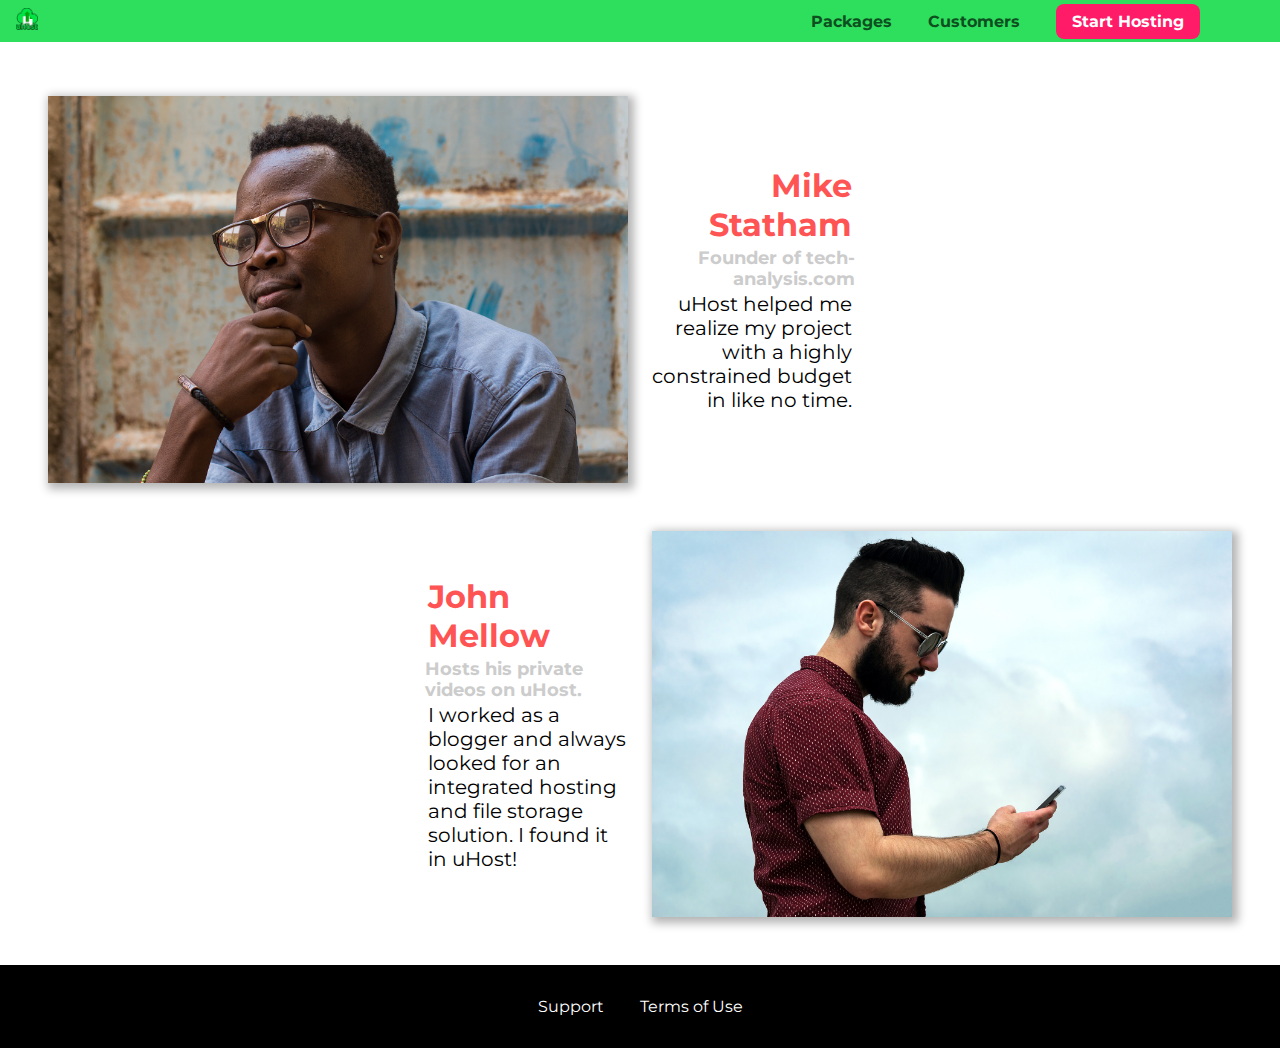
==== CssBasics/Basic/customers/index.html @ a7bcf20b "Initial Setup" ====
<!DOCTYPE html>
<html lang="en">
  <head>
    <meta charset="UTF-8" />
    <meta name="viewport" content="width=device-width, initial-scale=1.0" />
    <meta http-equiv="X-UA-Compatible" content="ie=edge" />
    <title>uHost Customers</title>
    <link rel="shortcut icon" href="../favicon.png" />
    <link
      href="https://fonts.googleapis.com/css?family=Anton|Montserrat:400,700"
      rel="stylesheet"
    />
    <link rel="stylesheet" href="../shared.css" />
    <link rel="stylesheet" href="customers.css" />
  </head>

  <body>
    <div class="backdrop"></div>
    <header class="main-header">
      <div>
        <a href="../index.html" class="main-header__brand">
          <img
            src="../images/uhost-icon.png"
            alt="uHost - Your favorite hosting company"
          />
        </a>
      </div>
      <nav class="main-nav">
        <ul class="main-nav__items">
          <li class="main-nav__item">
            <a href="../packages/index.html">Packages</a>
          </li>
          <li class="main-nav__item">
            <a href="index.html">Customers</a>
          </li>
          <li class="main-nav__item main-nav__item--cta">
            <a href="start-hosting/index.html">Start Hosting</a>
          </li>
        </ul>
      </nav>
    </header>
    <main>
      <div>
        <div class="testimonial" id="customer-1">
          <div class="testimonial__image-container">
            <img
              src="../images/customer-1.jpg"
              alt="Mike Statham - Customer"
              class="testimonial__image"
            />
          </div>
          <div class="testimonial__info">
            <h1 class="testimonial__name">Mike Statham</h1>
            <h2 class="testimonial__subtitle">
              Founder of
              <a href="tech-analysis.com">tech-analysis.com</a>
            </h2>
            <p class="testimonial__text">
              uHost helped me realize my project with a highly constrained
              budget in like no time.
            </p>
          </div>
        </div>
        <div class="testimonial" id="customer-2">
          <div class="testimonial__info">
            <h1 class="testimonial__name">John Mellow</h1>
            <h2 class="testimonial__subtitle">
              Hosts his private videos on uHost.
            </h2>
            <p class="testimonial__text">
              I worked as a blogger and always looked for an integrated hosting
              and file storage solution. I found it in uHost!
            </p>
          </div>
          <div class="testimonial__image-container">
            <img
              src="../images/customer-2.jpg"
              alt="John Mellow - Customer"
              class="testimonial__image"
            />
          </div>
        </div>
      </div>
    </main>
    <footer class="main-footer">
      <nav>
        <ul class="main-footer__links">
          <li class="main-footer__link">
            <a href="#">Support</a>
          </li>
          <li class="main-footer__link">
            <a href="#">Terms of Use</a>
          </li>
        </ul>
      </nav>
    </footer>
  </body>
</html>
---- CssBasics/Basic/shared.css ----
* {
  box-sizing: border-box;
}

body {
  font-family: "Montserrat", sans-serif;
  margin: 0;
}

.backdrop {
  position: fixed;
  display: none;
  top: 0;
  left: 0;
  z-index: 100;
  width: 100vw;
  height: 100vh;
  background: rgba(0, 0, 0, 0.5);
}

.main-header {
  width: 100%;
  position: fixed;
  top: 0;
  left: 0;
  background: #2ddf5c;
  padding: 0.5rem 1rem;
  z-index: 1;
}

.main-header > div {
  display: inline-block;
  vertical-align: middle;
}

.main-header__brand {
  color: #0e4f1f;
  text-decoration: none;
  font-weight: bold;
  font-size: 1.3rem;
  height: 22px;
  /* width: 20px; */
  display: inline-block;
}

.main-header__brand img {
  height: 100%;
  /* width: 100%; */
}

.main-nav {
  display: inline-block;
  text-align: right;
  width: calc(100% - 74px);
  vertical-align: middle;
}

.main-nav__items {
  margin: 0;
  padding: 0;
  list-style: none;
}

.main-nav__item {
  display: inline-block;
  margin: 0 1rem;
}

.main-nav__item a {
  text-decoration: none;
  color: #0e4f1f;
  font-weight: bold;
  padding: 0.1rem 0;
}

.main-nav__item a:hover,
.main-nav__item a:active {
  color: white;
  border-bottom: 0.2rem solid white;
}

.main-nav__item--cta a {
  color: white;
  background: #ff1b68;
  padding: 0.5rem 1rem;
  border-radius: 8px;
}

.main-nav__item--cta a:hover,
.main-nav__item--cta a:active {
  color: #ff1b68;
  background: white;
  border: none;
}

.main-footer {
  background: black;
  padding: 2rem;
  margin-top: 3rem;
}

.main-footer__links {
  list-style: none;
  margin: 0;
  padding: 0;
  text-align: center;
}

.main-footer__link {
  display: inline-block;
  margin: 0 1rem;
}

.main-footer__link a {
  color: white;
  text-decoration: none;
}

.main-footer__link a:hover,
.main-footer__link a:active {
  color: #ccc;
}

.button {
  background: #0e4f1f;
  color: white;
  font: inherit;
  border: 1.5px solid #0e4f1f;
  padding: 0.5rem;
  border-radius: 8px;
  font-weight: bold;
  cursor: pointer;
}

.button:hover,
.button:active {
  background: white;
  color: #0e4f1f;
}

.button:focus {
  outline: none;
}
---- CssBasics/Basic/customers/customers.css ----
.testimonial {
  font-size: 1.25rem;
  margin: 3rem;
}

.testimonial__list {
  width: 80%;
  margin: auto;
}

.testimonial:first-of-type {
  margin-top: 6rem;
}

.testimonial__image-container {
  display: inline-block;
  max-width: 580px;
  vertical-align: middle;
  box-shadow: 3px 3px 9px 3px rgba(0, 0, 0, 0.3);
}

.testimonial__image {
  width: 100%;
  vertical-align: top;
}

.testimonial__info {
  text-align: right;
  padding: 0.9rem;
  display: inline-block;
  vertical-align: middle;
  width: 20%;
}

#customer-2.testimonial {
  text-align: right;
}

#customer-2 .testimonial__info {
  text-align: left;
}

.testimonial__name {
  margin: 3px;
  color: #ff5454;
  font-size: 2rem;
}

.testimonial__subtitle {
  margin: 0;
  font-size: 1.1rem;
  color: #ccc;
}

.testimonial__subtitle a {
  color: inherit;
  text-decoration: none;
}

.testimonial__subtitle a:hover,
.testimonial__subtitle a:active {
  color: #7a7a7a;
}

.testimonial__text {
  margin: 0.2rem;
}
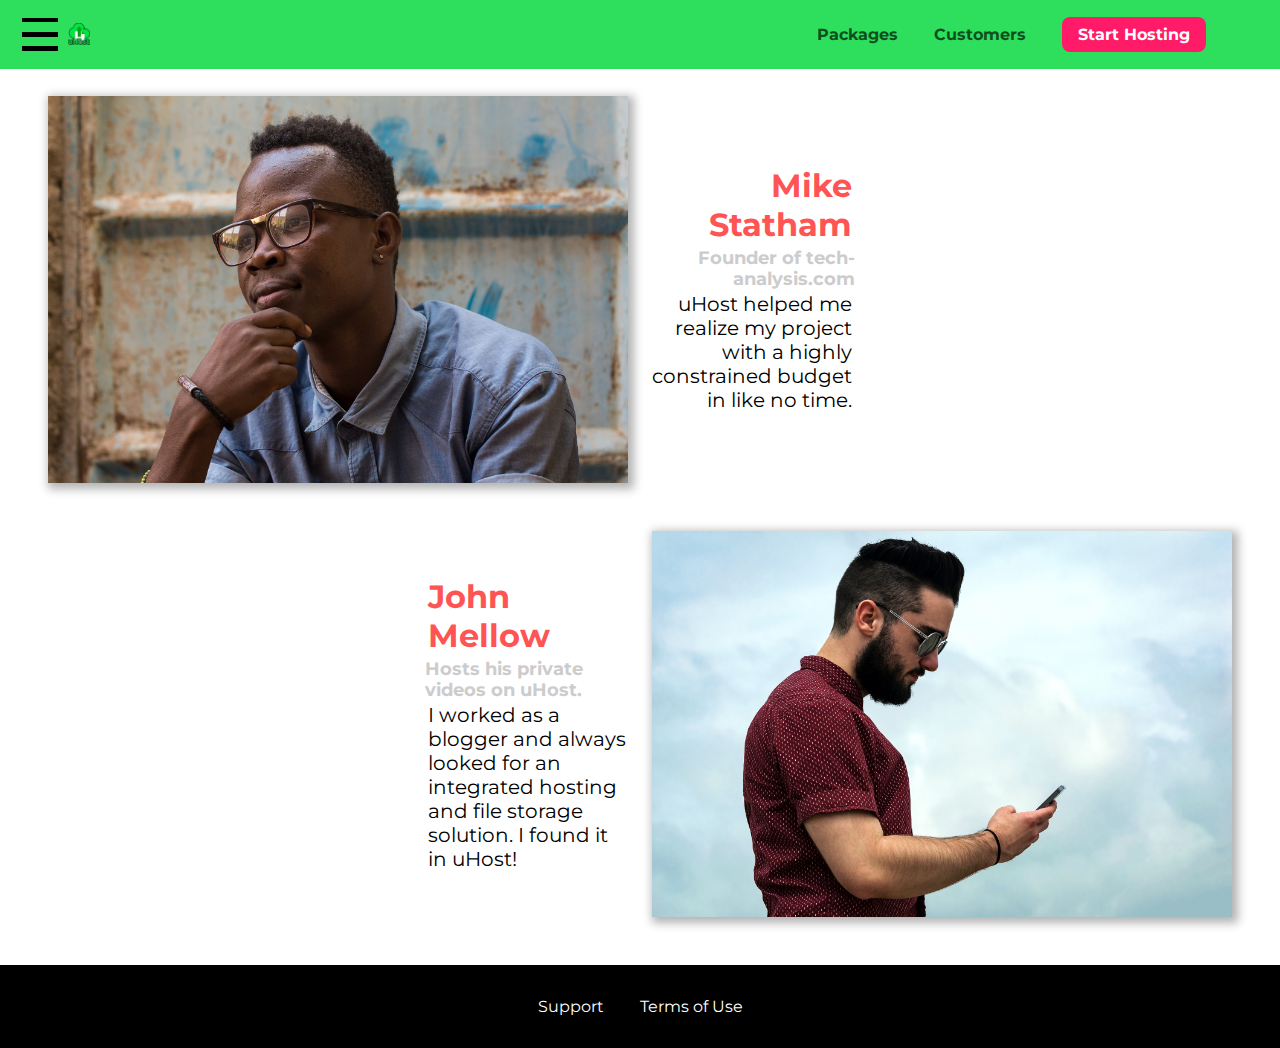
==== commit 4de7a919: "Opening and closing Hamburguer Menu" ====
--- a/CssBasics/Basic/customers/index.html
+++ b/CssBasics/Basic/customers/index.html
@@ -18,6 +18,11 @@
     <div class="backdrop"></div>
     <header class="main-header">
       <div>
+        <button class="toggle-button">
+          <span class="toggle-button__bar"></span>
+          <span class="toggle-button__bar"></span>
+          <span class="toggle-button__bar"></span>
+        </button>
         <a href="../index.html" class="main-header__brand">
           <img
             src="../images/uhost-icon.png"
@@ -39,6 +44,20 @@
         </ul>
       </nav>
     </header>
+
+    <nav class="mobile-nav">
+      <ul class="mobile-nav__items">
+        <li class="mobile-nav__item">
+          <a href="packages/index.html">Packages</a>
+        </li>
+        <li class="mobile-nav__item">
+          <a href="customers/index.html">Customers</a>
+        </li>
+        <li class="mobile-nav__item mobile-nav__item--cta">
+          <a href="start-hosting/index.html">Start Hosting</a>
+        </li>
+      </ul>
+    </nav>
     <main>
       <div>
         <div class="testimonial" id="customer-1">
@@ -94,5 +113,7 @@
         </ul>
       </nav>
     </footer>
+
+    <script src="../shared.js"></script>
   </body>
 </html>
--- a/CssBasics/Basic/shared.css
+++ b/CssBasics/Basic/shared.css
@@ -33,7 +33,30 @@
   vertical-align: middle;
 }
 
+.toggle-button {
+  width: 3rem;
+  background: transparent;
+  border: none;
+  cursor: pointer;
+  padding-top: 0;
+  padding-bottom: 0;
+  vertical-align: middle;
+}
+
+.toggle-button:focus {
+  outline: none;
+}
+
+.toggle-button__bar {
+  width: 100%;
+  height: 0.3rem;
+  background: black;
+  display: block;
+  margin: 0.6rem 0;
+}
+
 .main-header__brand {
+  vertical-align: middle;
   color: #0e4f1f;
   text-decoration: none;
   font-weight: bold;
@@ -51,7 +74,7 @@
 .main-nav {
   display: inline-block;
   text-align: right;
-  width: calc(100% - 74px);
+  width: calc(100% - 120px);
   vertical-align: middle;
 }
 
@@ -66,7 +89,8 @@
   margin: 0 1rem;
 }
 
-.main-nav__item a {
+.main-nav__item a,
+.mobile-nav__item a {
   text-decoration: none;
   color: #0e4f1f;
   font-weight: bold;
@@ -79,7 +103,8 @@
   border-bottom: 0.2rem solid white;
 }
 
-.main-nav__item--cta a {
+.main-nav__item--cta a,
+.mobile-nav__item--cta a {
   color: white;
   background: #ff1b68;
   padding: 0.5rem 1rem;
@@ -87,7 +112,9 @@
 }
 
 .main-nav__item--cta a:hover,
-.main-nav__item--cta a:active {
+.main-nav__item--cta a:hover,
+.mobile-nav__item--cta a:active,
+.mobile-nav__item--cta a:active {
   color: #ff1b68;
   background: white;
   border: none;
@@ -121,6 +148,35 @@
   color: #ccc;
 }
 
+/* Mobile */
+.mobile-nav {
+  position: fixed;
+  display: none;
+  z-index: 101;
+  top: 0;
+  left: 0;
+  background: white;
+  width: 80%;
+  height: 100vh;
+}
+
+.mobile-nav__items {
+  width: 90%;
+  height: 100%;
+  list-style: none;
+  margin: 0.8rem auto;
+  padding: 0;
+  text-align: center;
+}
+
+.mobile-nav__item {
+  margin: 1rem 0;
+}
+
+.mobile-nav__item a {
+  font-size: 1.5rem;
+}
+
 .button {
   background: #0e4f1f;
   color: white;
